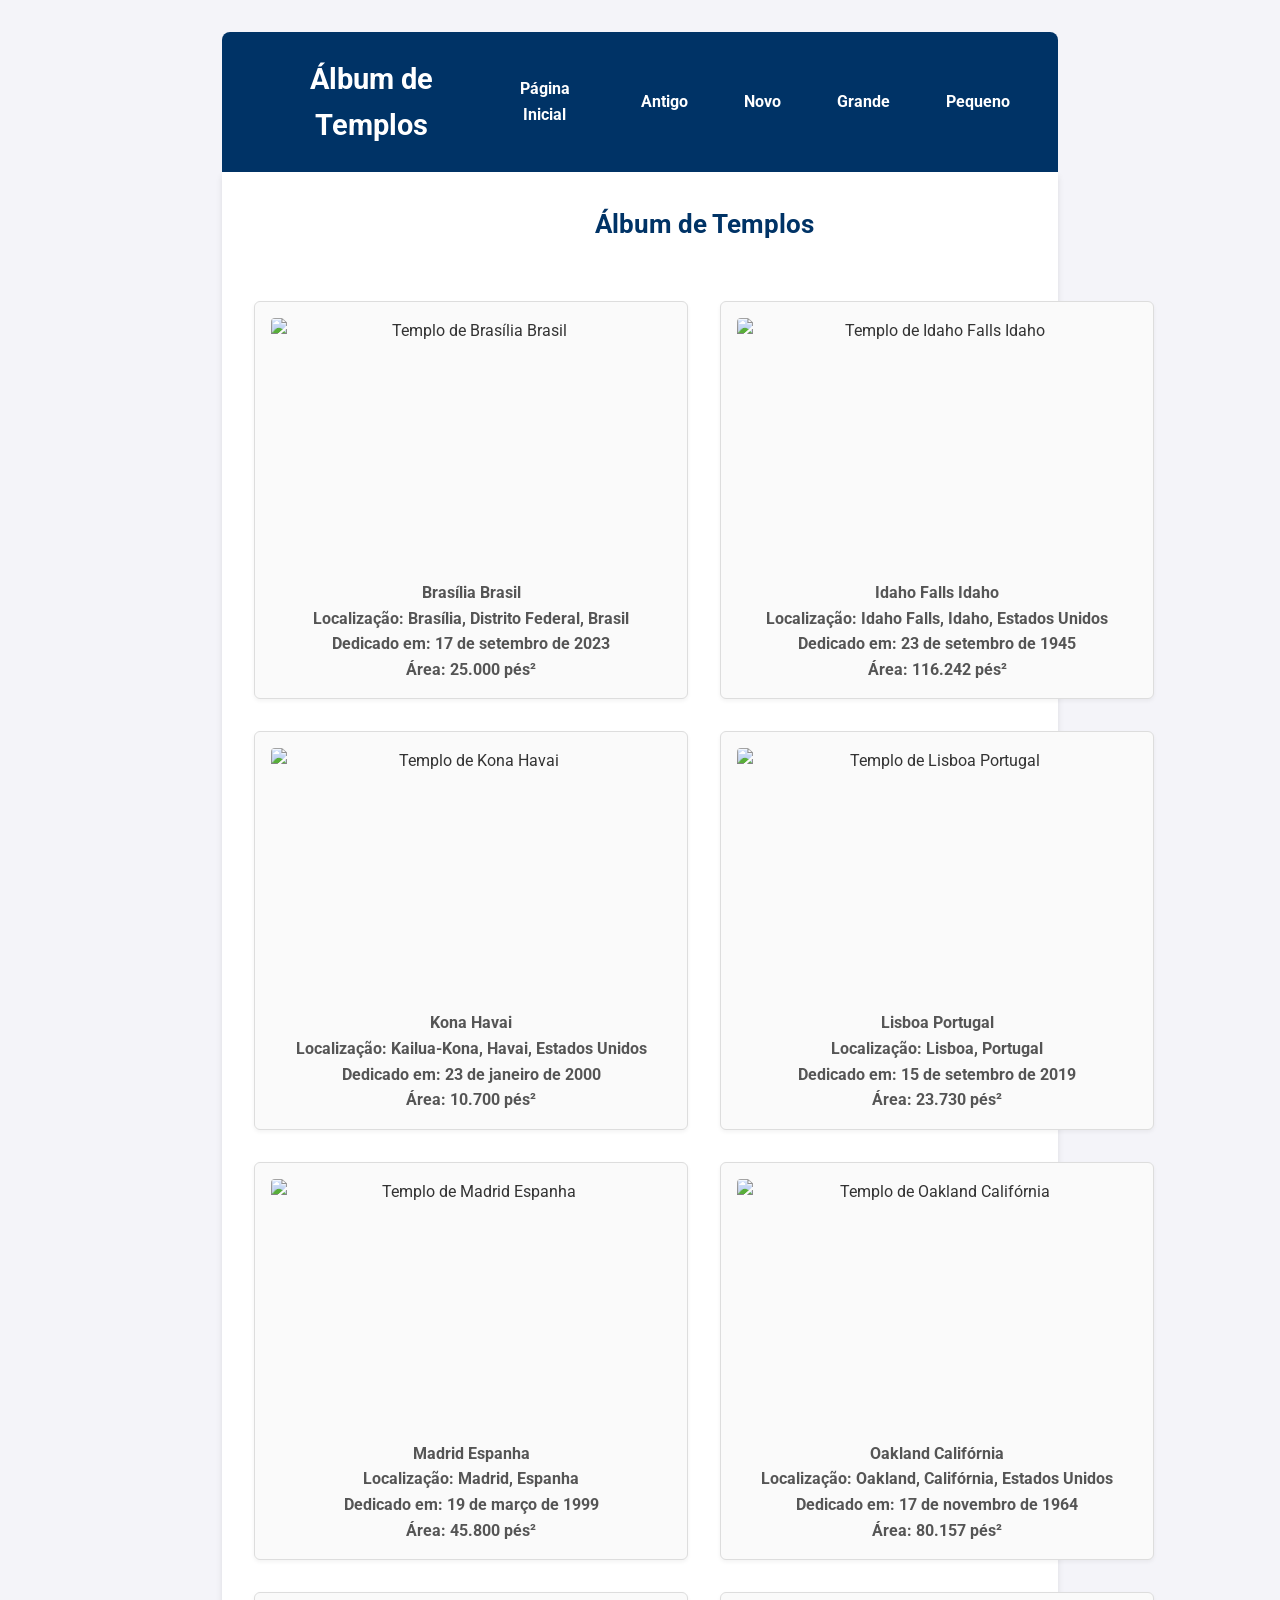
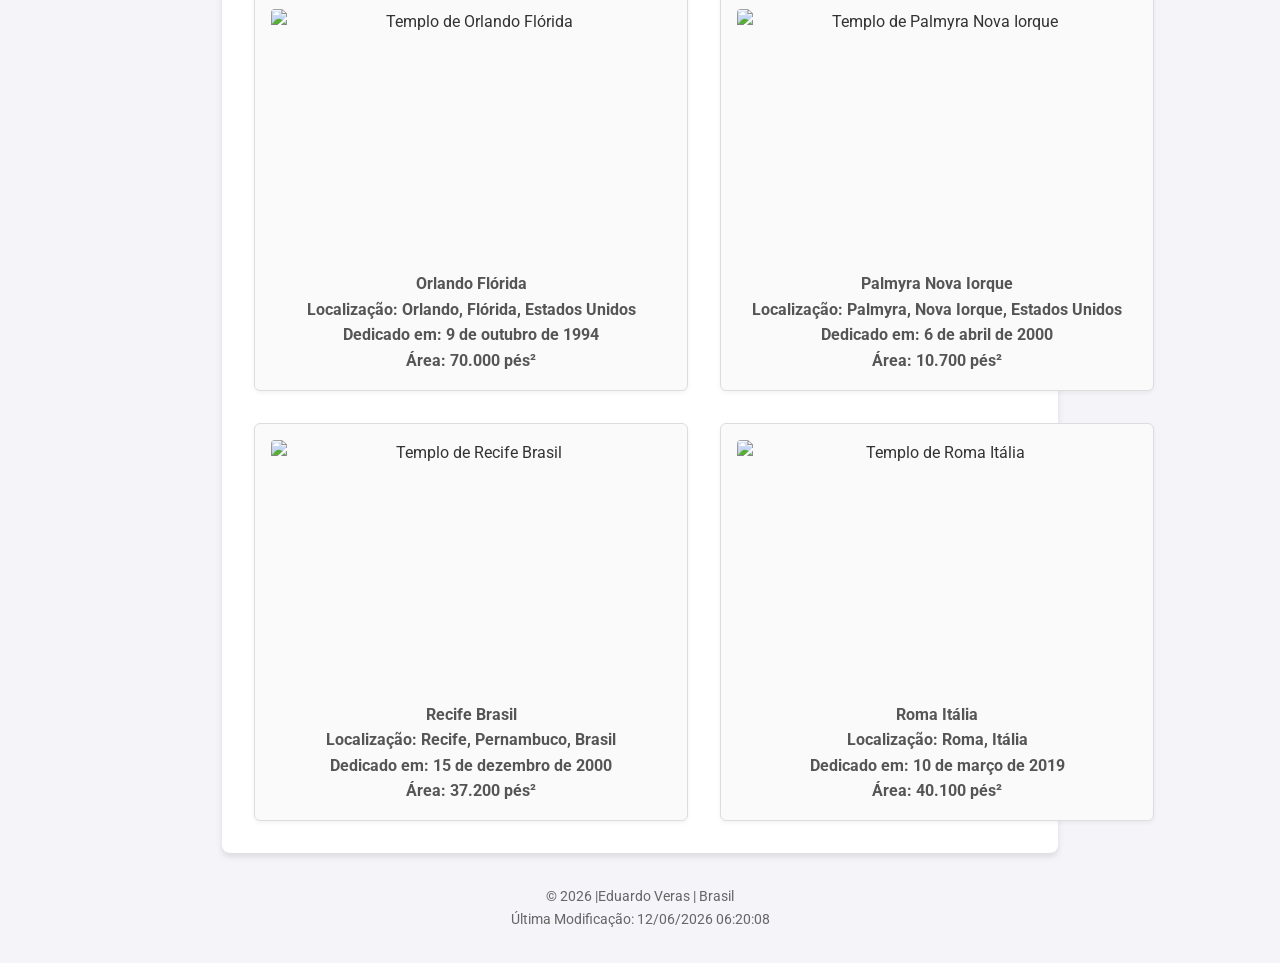
==== templos.html @ 5718f8b9 "templos 03" ====
<!doctype html>
<html lang="pt-BR">
  <head>
    <meta charset="UTF-8" />
    <meta name="viewport" content="width=device-width, initial-scale=1.0" />
    <title>WDD 131 - Álbum de Templos</title>
    <meta
      name="description"
      content="Página de albuns de templos para o curso de fundamentos da WEB Dinâmica."
    />
    <meta name="author" content="Eduardo Veras" />

    <!-- Google Fonts -->
    <link rel="preconnect" href="https://fonts.googleapis.com" />
    <link rel="preconnect" href="https://fonts.gstatic.com" crossorigin />
    <link
      href="https://fonts.googleapis.com/css2?family=Roboto:wght@400;700&display=swap"
      rel="stylesheet"
    />

    <!-- Folhas de Estilo Externas (Mobile-First e Desktop) -->
    <link rel="stylesheet" href="estilos/templos.css" />
    <link rel="stylesheet" href="estilos/templos-grandes.css" />

    <!-- Script JavaScript com defer -->
    <script src="scripts/templos.js" defer></script>
  </head>

  <body>
    <header>
      <h1>Álbum de Templos</h1>
      <nav>
        <a href="#">Página Inicial</a>
        <a href="#">Antigo</a>
        <a href="#">Novo</a>
        <a href="#">Grande</a>
        <a href="#">Pequeno</a>
      </nav>
    </header>

    <main>
      <h2>Álbum de Templos</h>
    </main>

    <footer>
      <p>&copy; <span id="currentyear"></span> |Eduardo Veras | Brasil</p>
      <p id="lastModified"></p>
    </footer>
  </body>
</html>
---- estilos/templos.css ----
/* ================================================= */
/* WDD 131 - Semana 02: Álbum de Templos (Mobile First) */
/* ================================================= */

/* Reset básico e tipografia global */
* {
  margin: 0;
  padding: 0;
  box-sizing: border-box;
}

body {
  font-family: "Roboto", sans-serif;
  background-color: #f4f4f9;
  color: #333;
  line-height: 1.6;
  padding: 1rem;
}

/* Cabeçalho e Menu de Navegação (Flexbox) */
header {
  background-color: #003366;
  color: #fff;
  padding: 1rem;
  text-align: center;
  border-radius: 8px 8px 0 0;
}

header h1 {
  font-size: 1.5rem;
  margin-bottom: 0.5rem;
}

nav {
  display: flex;
  flex-direction: column; /* No telemóvel, os links ficam empilhados ou em linha flexível */
  gap: 0.5rem;
  align-items: center;
  margin-top: 1rem;
}

nav a {
  color: #fff;
  text-decoration: none;
  font-weight: 700;
  padding: 0.5rem 1rem;
  transition: background-color 0.3s;
}

nav a:hover {
  background-color: rgba(255, 255, 255, 0.2);
  border-radius: 4px;
}

/* Área Principal e Grelha de Imagens (CSS Grid - Mobile: 1 Coluna) */
main {
  background-color: #fff;
  padding: 1.5rem;
  border-radius: 0 0 8px 8px;
  box-shadow: 0 4px 6px rgba(0, 0, 0, 0.1);
}

main h2 {
  text-align: center;
  margin-bottom: 1.5rem;
  color: #003366;
}

/* Estilo dos Cartões de Templos (<figure>) */
figure {
  background-color: #fafafa;
  border: 1px solid #ddd;
  border-radius: 6px;
  margin-bottom: 1.5rem;
  padding: 1rem;
  text-align: center;
  box-shadow: 0 2px 4px rgba(0, 0, 0, 0.05);
}

figure img {
  max-width: 100%;
  height: auto;
  border-radius: 4px;
}

figcaption {
  margin-top: 0.75rem;
  font-weight: bold;
  color: #555;
}

/* Rodapé */
footer {
  text-align: center;
  margin-top: 2rem;
  font-size: 0.9rem;
  color: #666;
}
---- estilos/templos-grandes.css ----
/* ================================================= */
/* WDD 131 - Semana 02: Álbum de Templos (Desktop / Grandes Ecrãs) */
/* ================================================= */

/* Aplica estilos apenas em ecrãs com largura mínima de 640px para cima */
@media screen and (min-width: 640px) {
  /* Layout Geral da Página em Ecrãs Maiores */
  body {
    max-width: 900px;
    margin: 0 auto;
    padding: 2rem;
  }

  /* Transformação do Menu de Navegação para linha horizontal (Flexbox) */
  header {
    display: flex;
    justify-content: space-between;
    align-items: center;
    padding: 1.5rem 2rem;
  }

  header h1 {
    margin-bottom: 0;
    font-size: 1.8rem;
  }

  nav {
    flex-direction: row; /* Alinha os links lado a lado no desktop */
    gap: 1.5rem;
    margin-top: 0;
  }

  /* Transformação da Área Principal em Grelha (CSS Grid - 2 Colunas) */
  main {
    display: grid;
    grid-template-columns: repeat(2, 1fr); /* Cria duas colunas idênticas */
    gap: 2rem;
    padding: 2rem;
  }

  /* Faz o título principal (h2) ocupar a largura total das duas colunas */
  main h2 {
    grid-column: 1 / -1;
    font-size: 1.6rem;
  }

  /* Ajuste individual dos cartões de templos no desktop */
  figure {
    margin-bottom: 0;
    display: flex;
    flex-direction: column;
    justify-content: space-between;
  }
}
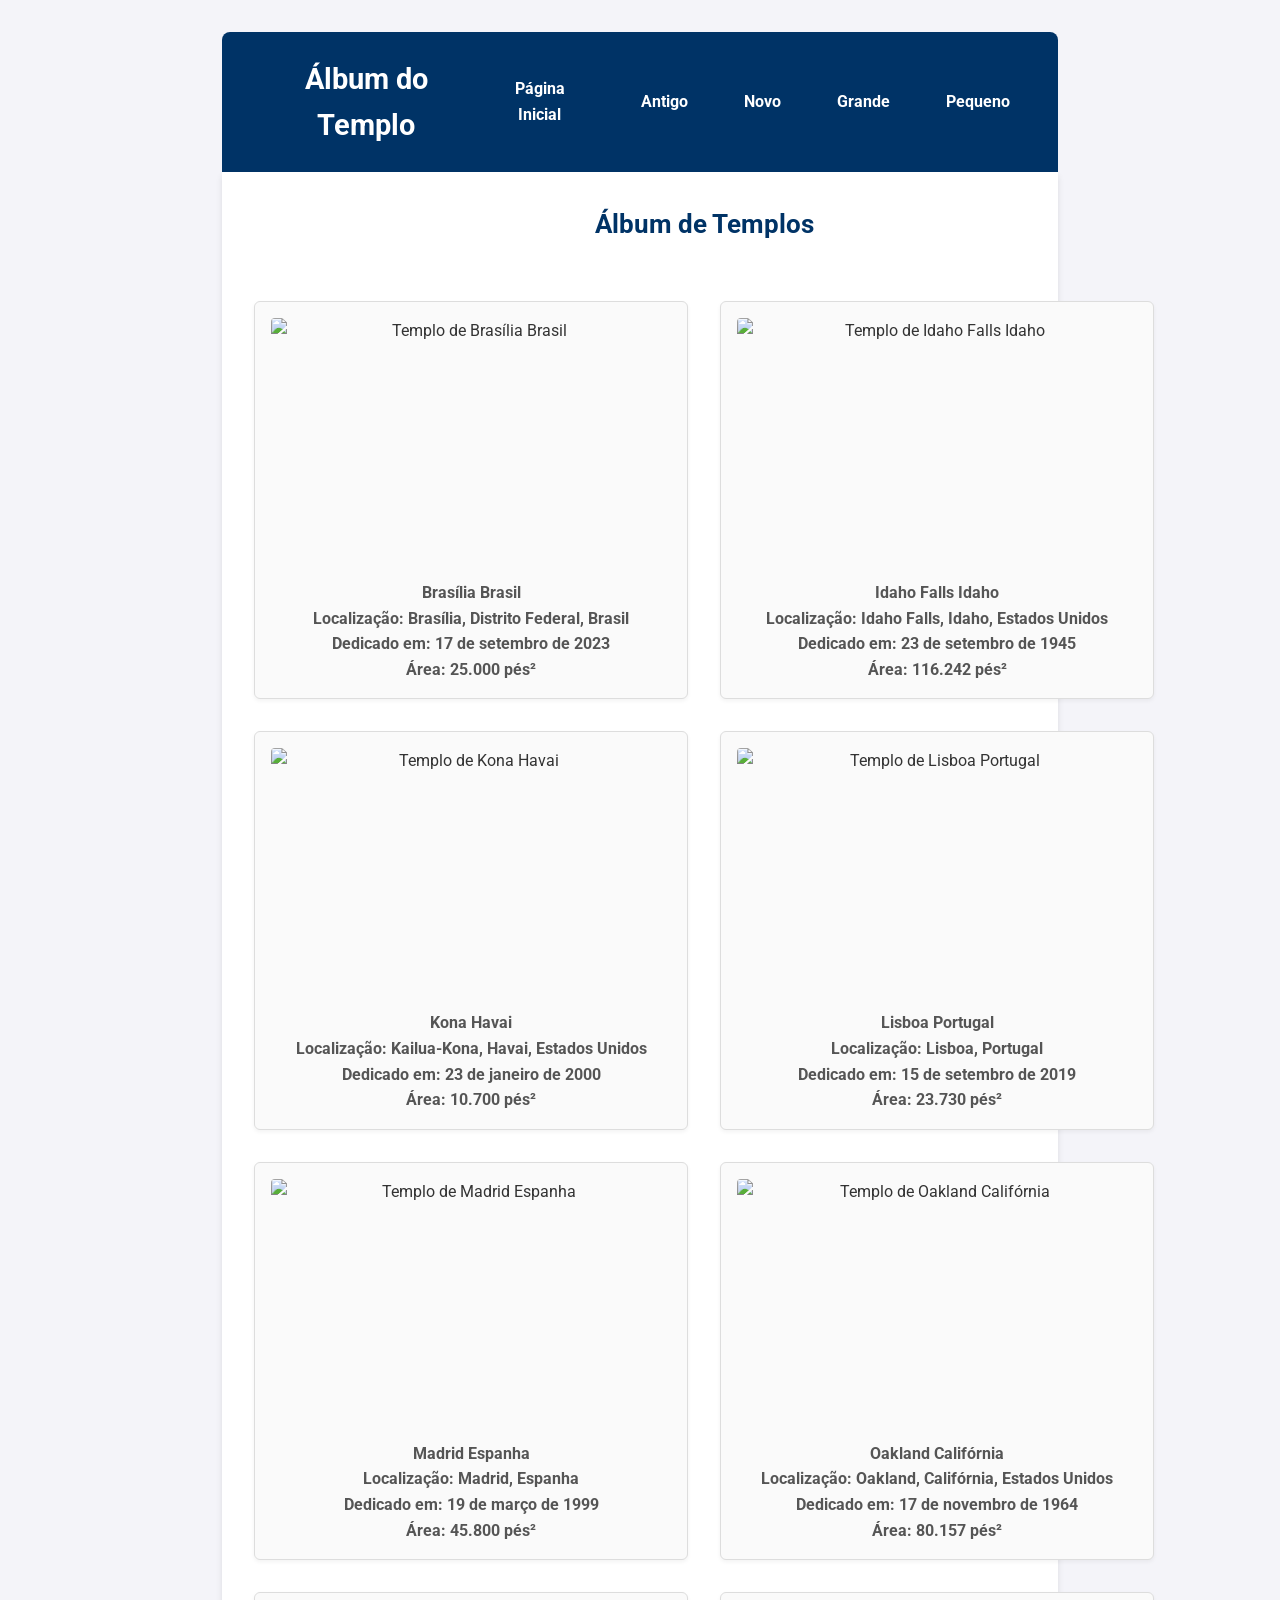
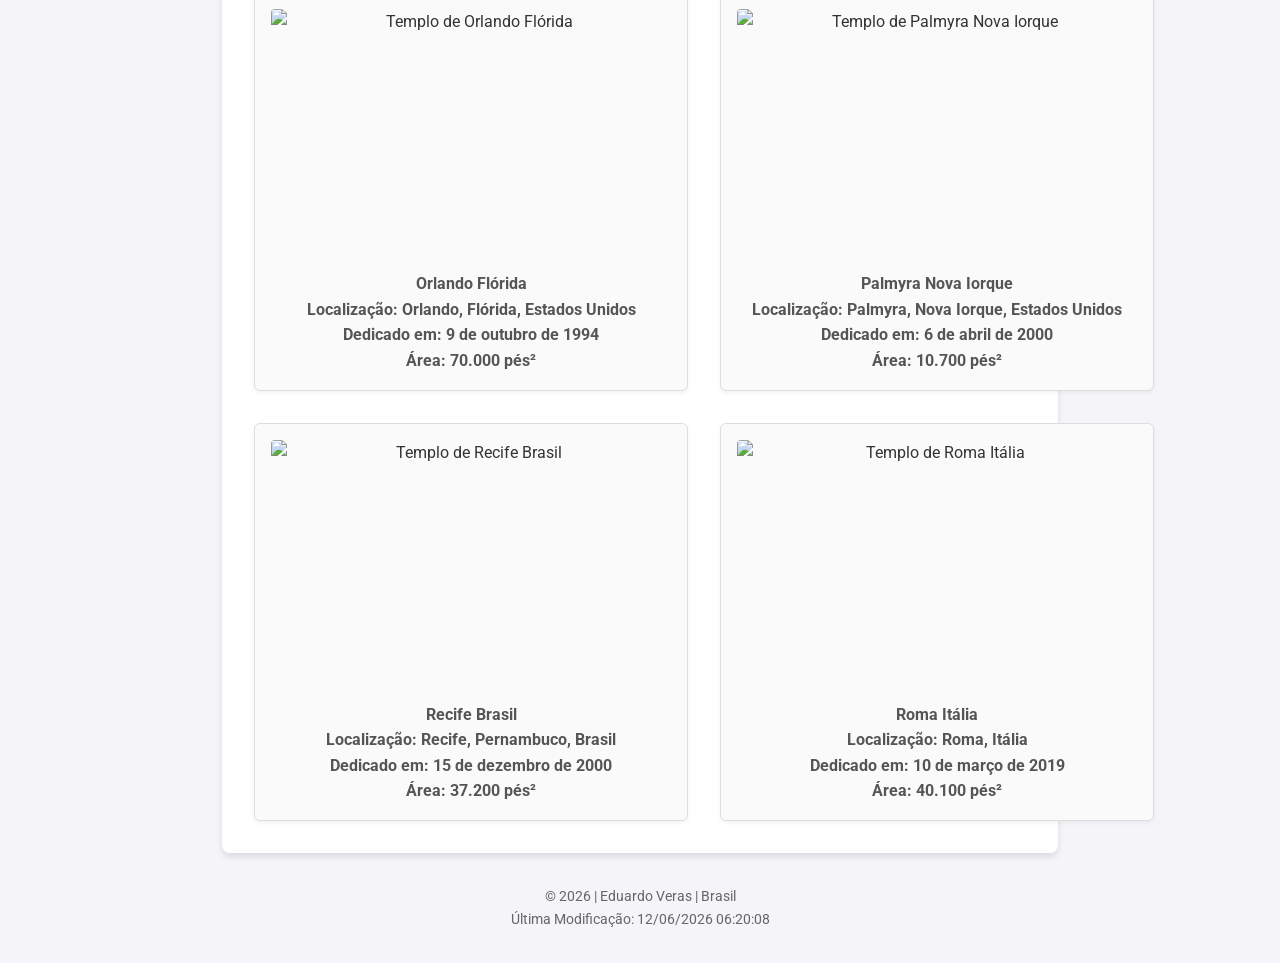
==== commit 53185df1: "templos 04" ====
--- a/templos.html
+++ b/templos.html
@@ -6,7 +6,7 @@
     <title>WDD 131 - Álbum de Templos</title>
     <meta
       name="description"
-      content="Página de albuns de templos para o curso de fundamentos da WEB Dinâmica."
+      content="Página de álbuns de templos para o curso de fundamentos da WEB Dinâmica."
     />
     <meta name="author" content="Eduardo Veras" />
 
@@ -28,7 +28,7 @@
 
   <body>
     <header>
-      <h1>Álbum de Templos</h1>
+      <h1>Álbum do Templo</h1>
       <nav>
         <a href="#">Página Inicial</a>
         <a href="#">Antigo</a>
@@ -39,11 +39,11 @@
     </header>
 
     <main>
-      <h2>Álbum de Templos</h>
+      <h2>Álbum de Templos</h2>
     </main>
 
     <footer>
-      <p>&copy; <span id="currentyear"></span> |Eduardo Veras | Brasil</p>
+      <p>&copy; <span id="currentyear"></span> | Eduardo Veras | Brasil</p>
       <p id="lastModified"></p>
     </footer>
   </body>
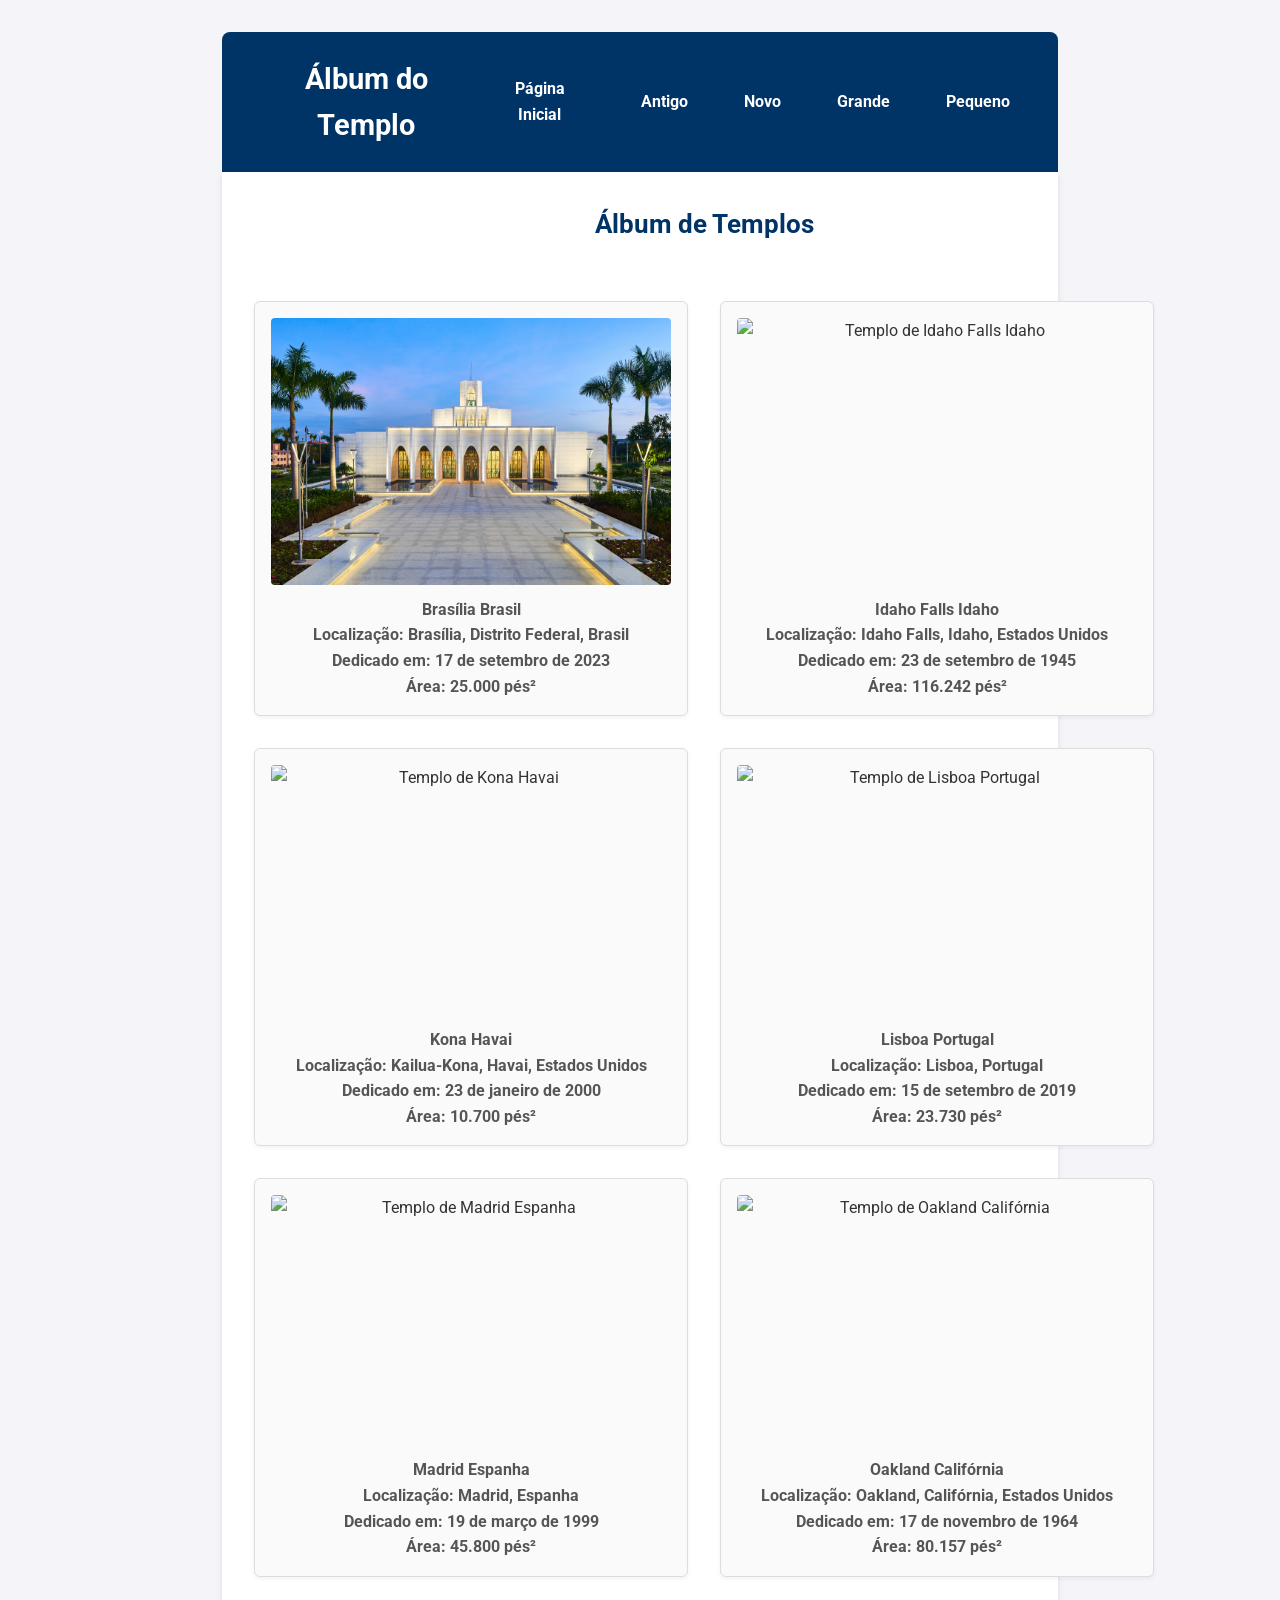
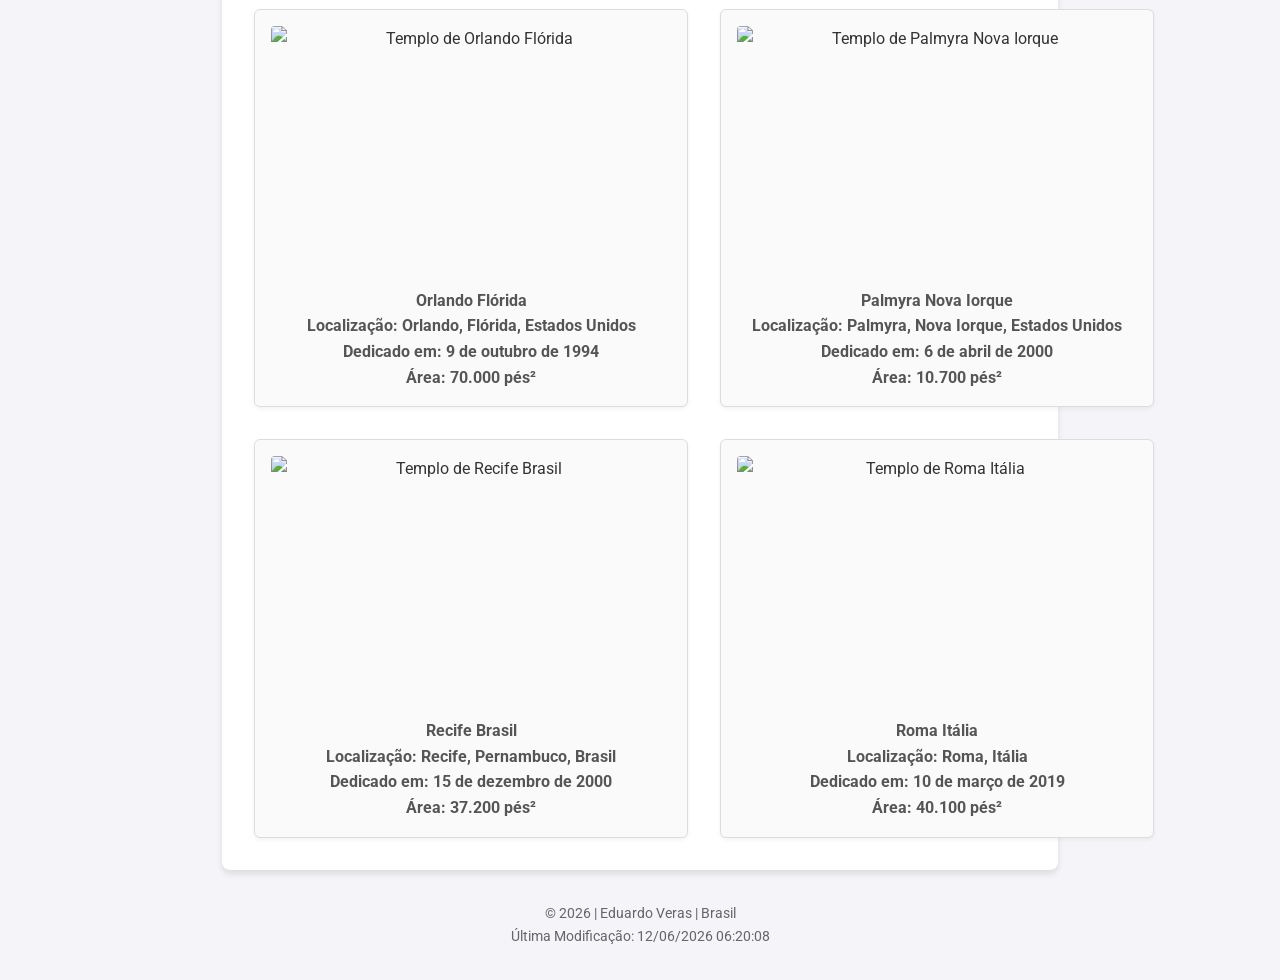
==== commit 8dbccc2a: "templo 04" ====
--- a/templos.html
+++ b/templos.html
@@ -40,6 +40,131 @@
 
     <main>
       <h2>Álbum de Templos</h2>
+
+      <!-- 9 Elementos Figure estáticos para passar na auditoria robótica -->
+      <figure>
+        <img
+          src="imagens/brasilia-brazil-temple.jpg"
+          alt="Templo de Brasília Brasil"
+          loading="lazy"
+          width="400"
+          height="250"
+        />
+        <figcaption>
+          <strong>Brasília Brasil</strong><br />Localização: Brasília, Distrito
+          Federal, Brasil<br />Dedicado em: 17 de setembro de 2023<br />Área:
+          25.000 pés²
+        </figcaption>
+      </figure>
+      <figure>
+        <img
+          src="imagens/idaho-falls-idaho-temple.jpg"
+          alt="Templo de Idaho Falls Idaho"
+          loading="lazy"
+          width="400"
+          height="250"
+        />
+        <figcaption>
+          <strong>Idaho Falls Idaho</strong><br />Localização: Idaho Falls,
+          Idaho, Estados Unidos<br />Dedicado em: 23 de setembro de 1945<br />Área:
+          116.242 pés²
+        </figcaption>
+      </figure>
+      <figure>
+        <img
+          src="imagens/kona-hawaii-temple.jpg"
+          alt="Templo de Kona Havai"
+          loading="lazy"
+          width="400"
+          height="250"
+        />
+        <figcaption>
+          <strong>Kona Havai</strong><br />Localização: Kailua-Kona, Havai,
+          Estados Unidos<br />Dedicado em: 23 de janeiro de 2000<br />Área:
+          10.700 pés²
+        </figcaption>
+      </figure>
+      <figure>
+        <img
+          src="imagens/lisbon-portugal-temple.jpg"
+          alt="Templo de Lisboa Portugal"
+          loading="lazy"
+          width="400"
+          height="250"
+        />
+        <figcaption>
+          <strong>Lisboa Portugal</strong><br />Localização: Lisboa, Portugal<br />Dedicado
+          em: 15 de setembro de 2019<br />Área: 23.730 pés²
+        </figcaption>
+      </figure>
+      <figure>
+        <img
+          src="imagens/Madrid-Spain-Temple.jpg"
+          alt="Templo de Madrid Espanha"
+          loading="lazy"
+          width="400"
+          height="250"
+        />
+        <figcaption>
+          <strong>Madrid Espanha</strong><br />Localização: Madrid, Espanha<br />Dedicado
+          em: 19 de março de 1999<br />Área: 45.800 pés²
+        </figcaption>
+      </figure>
+      <figure>
+        <img
+          src="imagens/oakland-california-temple.jpg"
+          alt="Templo de Oakland Califórnia"
+          loading="lazy"
+          width="400"
+          height="250"
+        />
+        <figcaption>
+          <strong>Oakland Califórnia</strong><br />Localização: Oakland,
+          Califórnia, Estados Unidos<br />Dedicado em: 17 de novembro de 1964<br />Área:
+          80.157 pés²
+        </figcaption>
+      </figure>
+      <figure>
+        <img
+          src="imagens/orlando-florida-temple.jpg"
+          alt="Templo de Orlando Flórida"
+          loading="lazy"
+          width="400"
+          height="250"
+        />
+        <figcaption>
+          <strong>Orlando Flórida</strong><br />Localização: Orlando, Flórida,
+          Estados Unidos<br />Dedicado em: 9 de outubro de 1994<br />Área:
+          70.000 pés²
+        </figcaption>
+      </figure>
+      <figure>
+        <img
+          src="imagens/Palmyra-New-York-Temple.jpg"
+          alt="Templo de Palmyra Nova Iorque"
+          loading="lazy"
+          width="400"
+          height="250"
+        />
+        <figcaption>
+          <strong>Palmyra Nova Iorque</strong><br />Localização: Palmyra, Nova
+          Iorque, Estados Unidos<br />Dedicado em: 6 de abril de 2000<br />Área:
+          10.700 pés²
+        </figcaption>
+      </figure>
+      <figure>
+        <img
+          src="imagens/recife-brazil-temple.jpg"
+          alt="Templo de Recife Brasil"
+          loading="lazy"
+          width="400"
+          height="250"
+        />
+        <figcaption>
+          <strong>Recife Brasil</strong><br />Localização: Recife, Pernambuco,
+          Brasil<br />Dedicado em: 15 de dezembro de 2000<br />Área: 37.200 pés²
+        </figcaption>
+      </figure>
     </main>
 
     <footer>
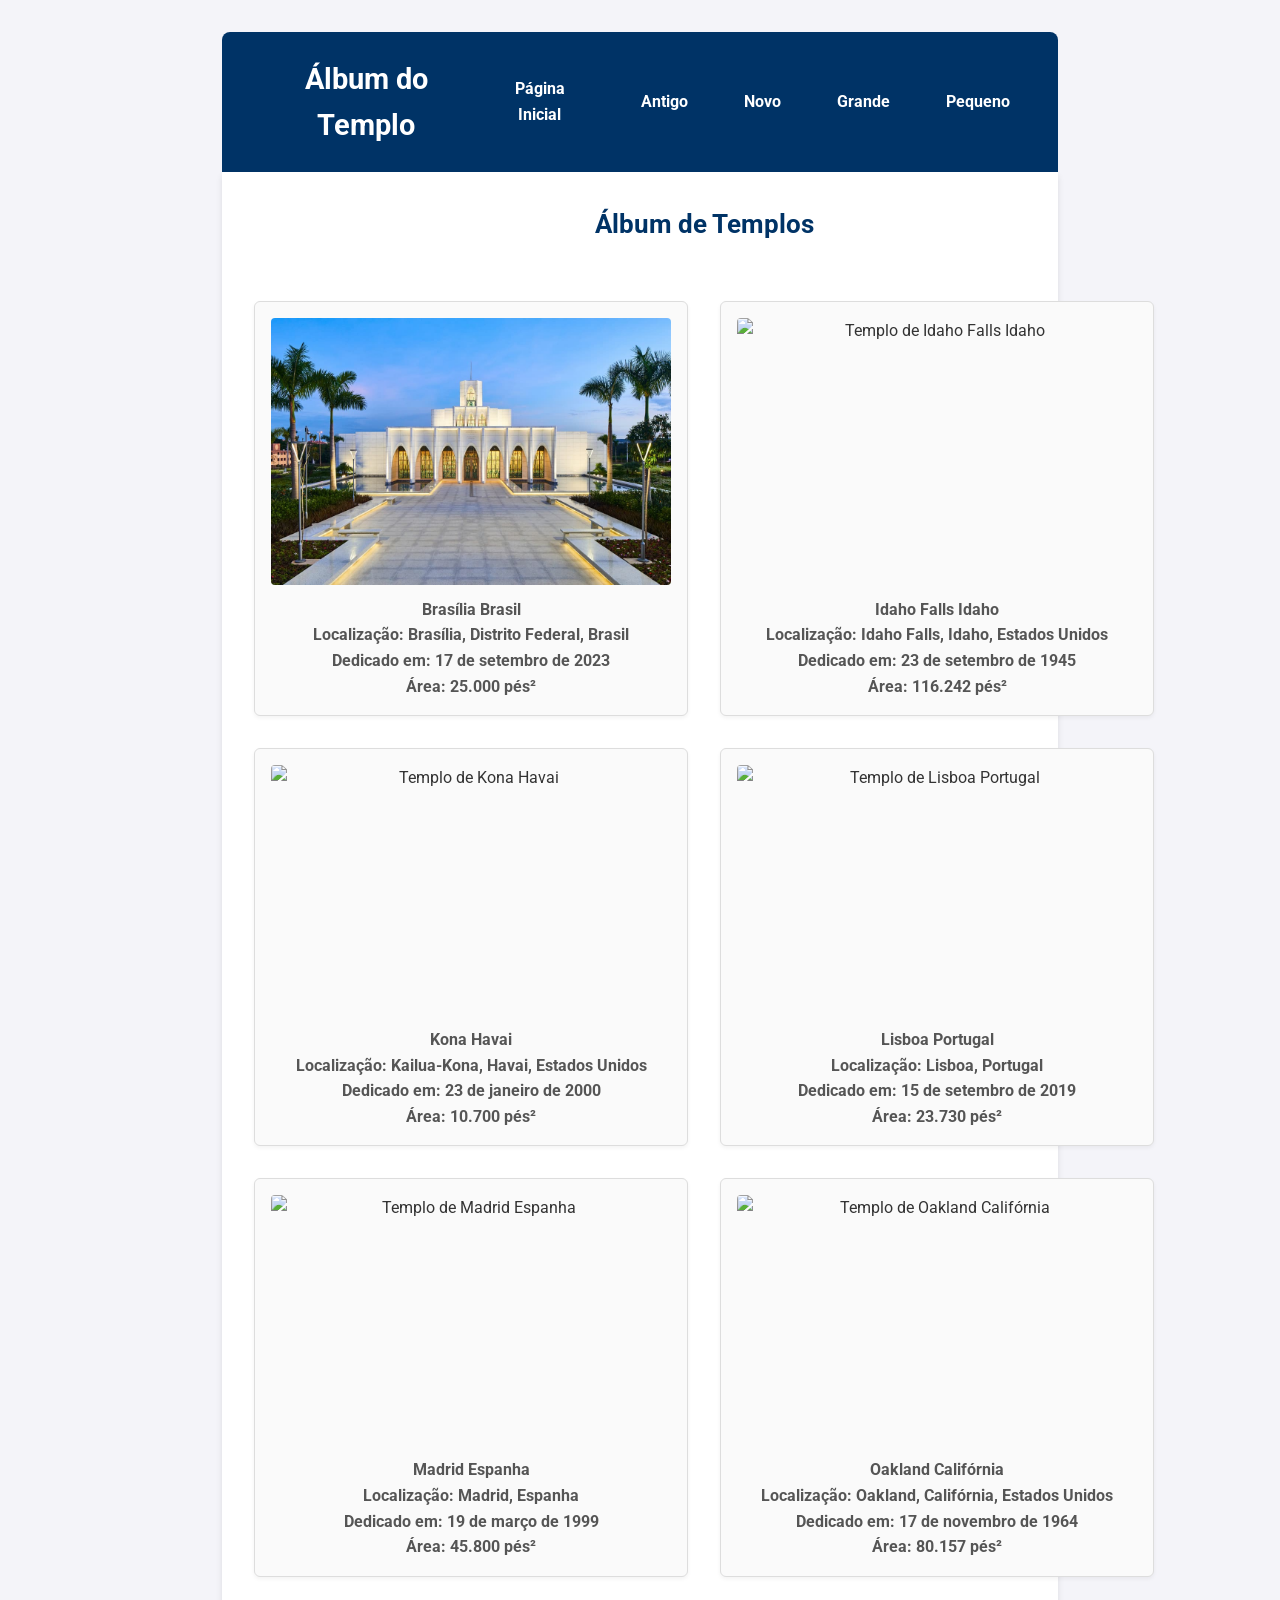
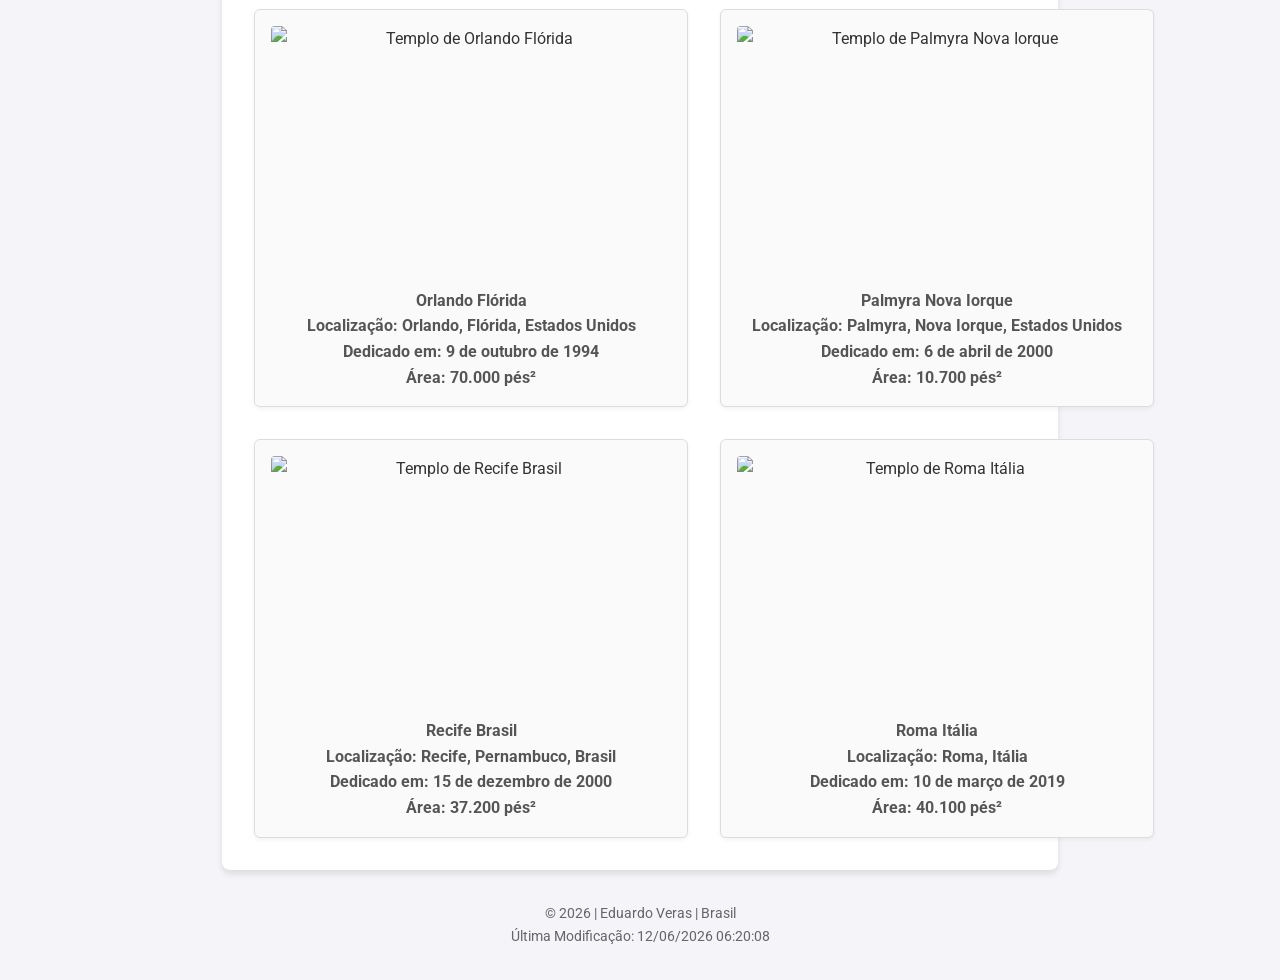
==== commit b2b51aef: "templo 04" ====
--- a/templos.html
+++ b/templos.html
@@ -41,7 +41,7 @@
     <main>
       <h2>Álbum de Templos</h2>
 
-      <!-- 9 Elementos Figure estáticos para passar na auditoria robótica -->
+      <!-- 9 Elementos Figure estáticos para passar na auditoria robotica -->
       <figure>
         <img
           src="imagens/brasilia-brazil-temple.jpg"
@@ -99,7 +99,7 @@
       </figure>
       <figure>
         <img
-          src="imagens/Madrid-Spain-Temple.jpg"
+          src="imagens/madrid-spain-temple.jpg"
           alt="Templo de Madrid Espanha"
           loading="lazy"
           width="400"
@@ -140,7 +140,7 @@
       </figure>
       <figure>
         <img
-          src="imagens/Palmyra-New-York-Temple.jpg"
+          src="imagens/palmyra-new-york-temple.jpg"
           alt="Templo de Palmyra Nova Iorque"
           loading="lazy"
           width="400"
